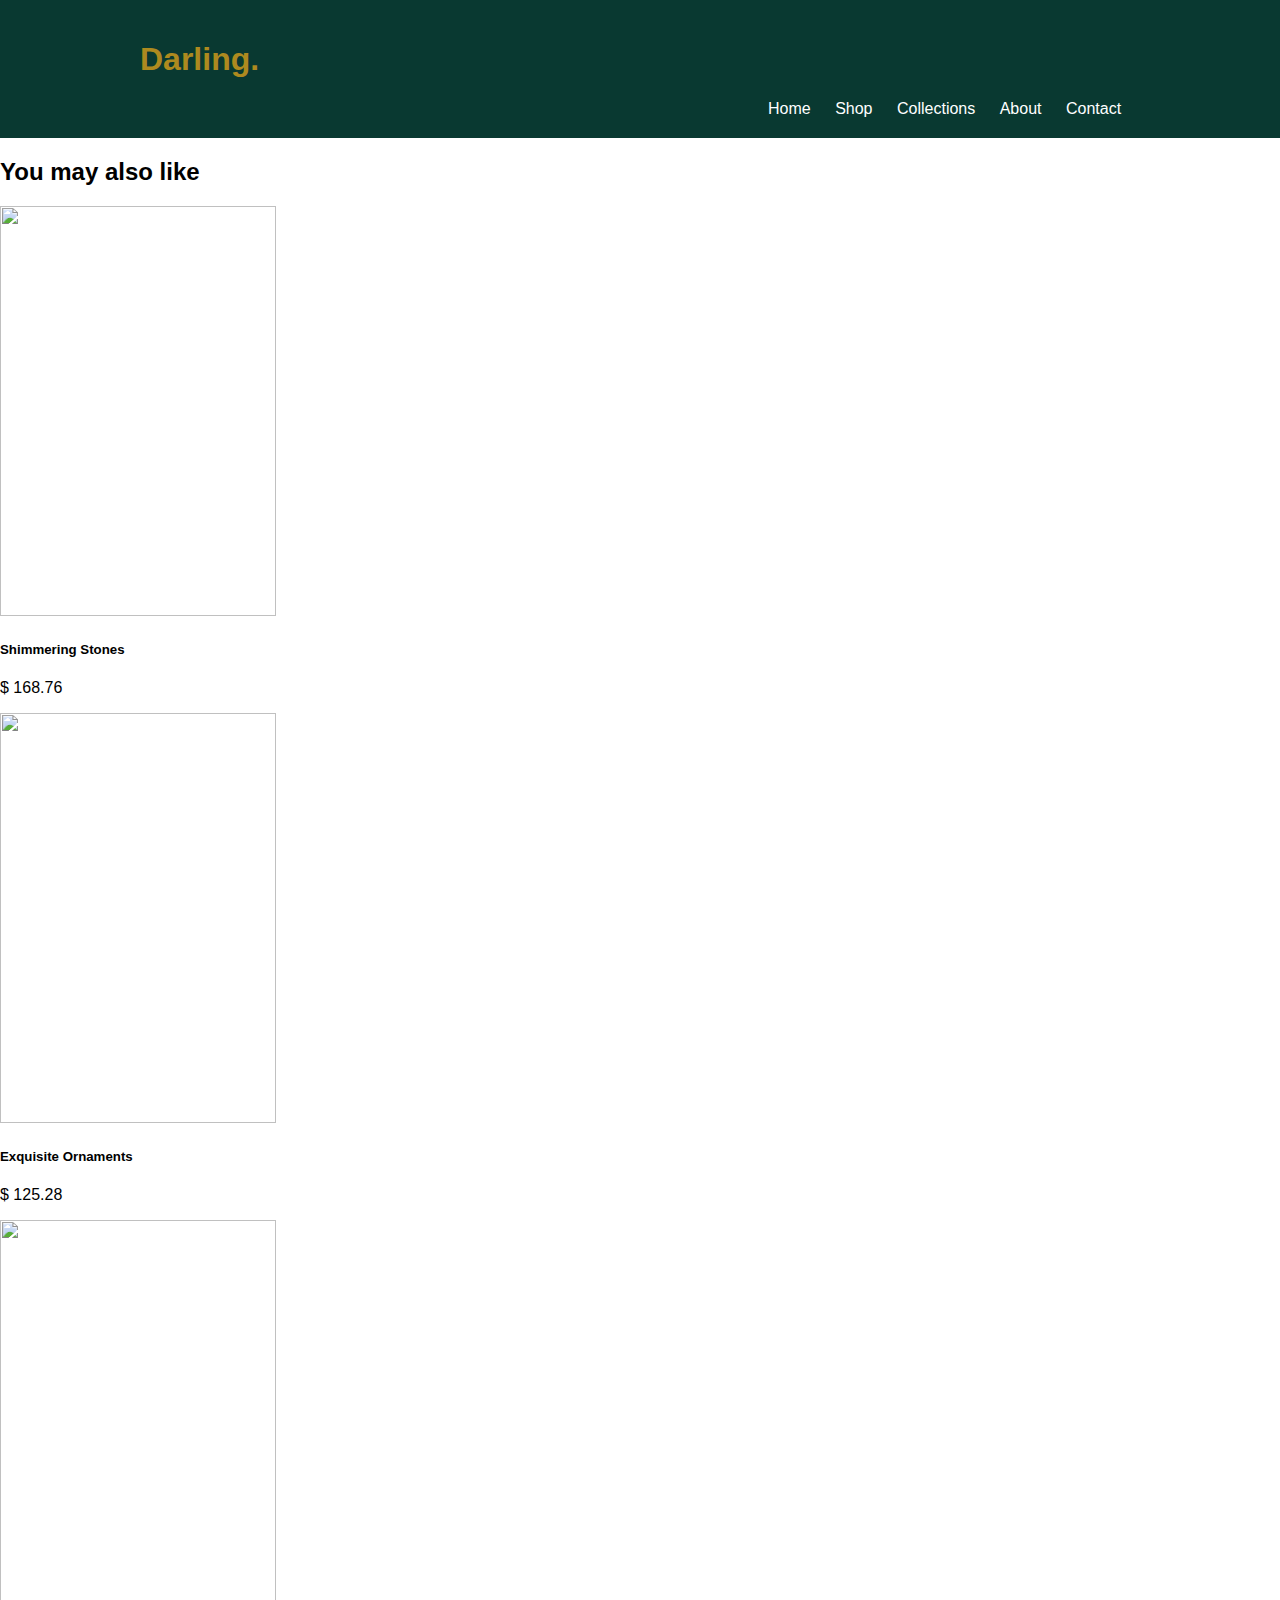
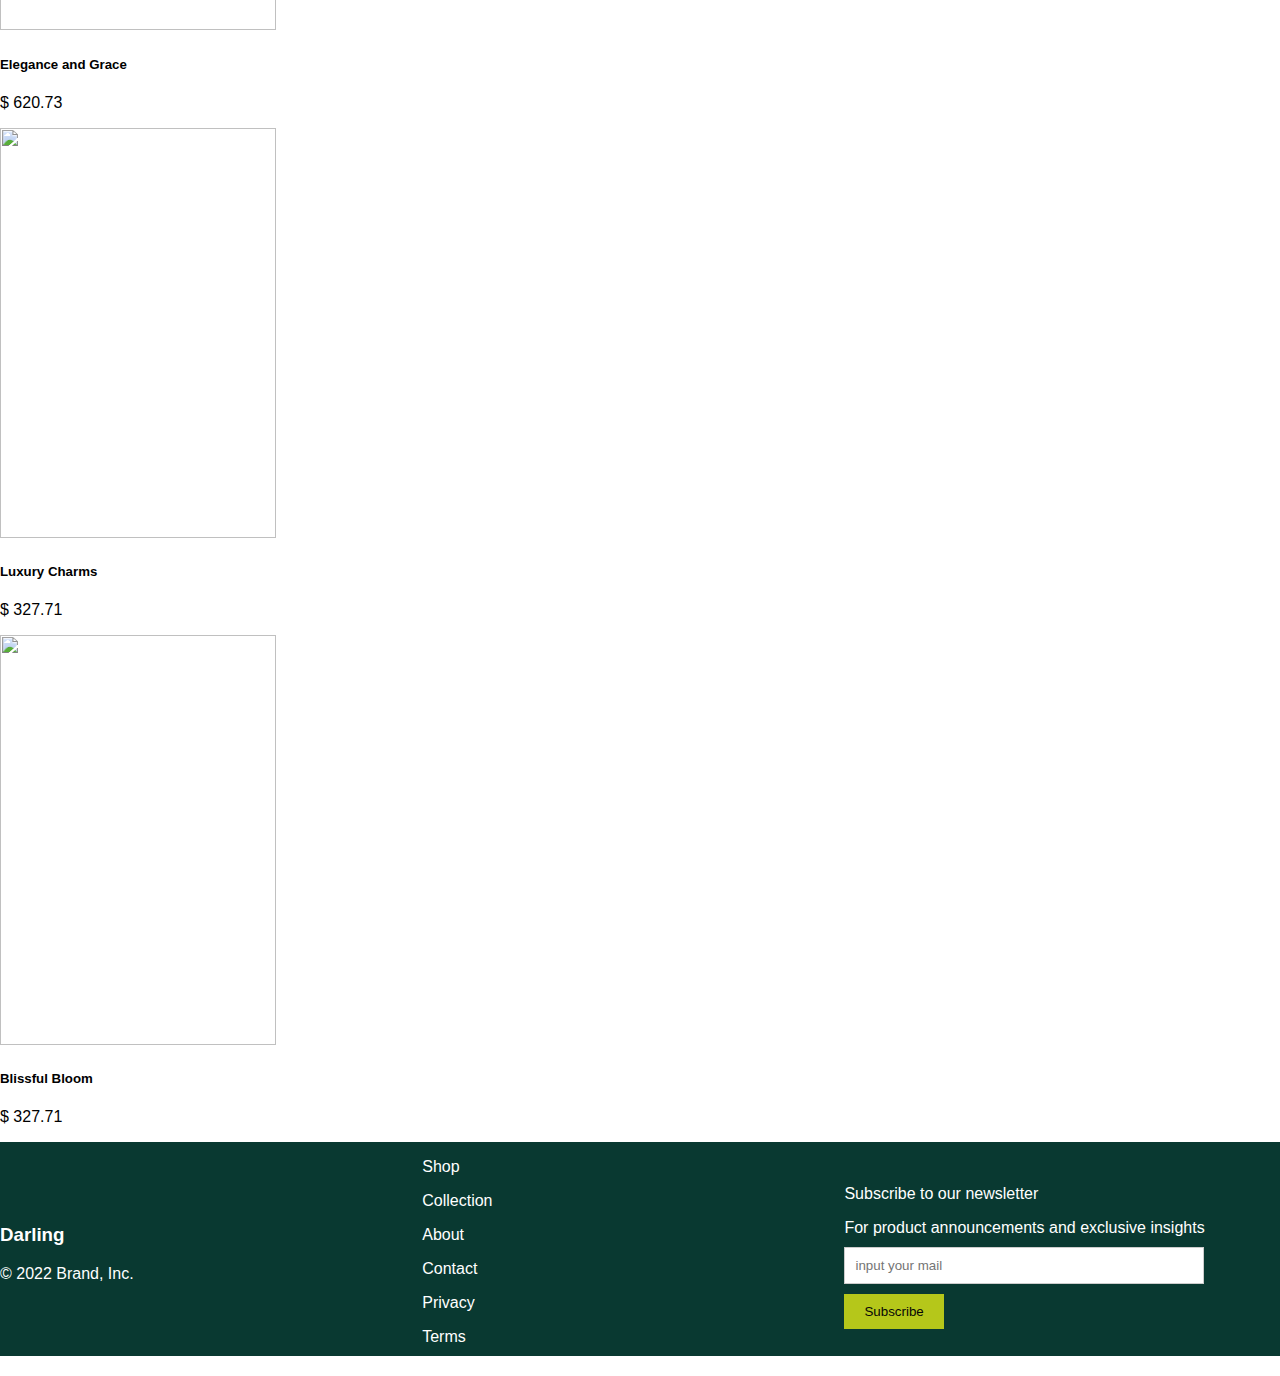
==== pages/add-payment-method.html @ 45e55b91 "CREACION PAGES" ====
<!DOCTYPE html>
<html lang="en">
<head>
  <meta charset="UTF-8">
  <meta name="viewport" content="width=device-width, initial-scale=1.0">
  <title>Checkout payment method</title>
  <link rel="stylesheet" href="/styles/payment-method.css">
</head>
<body>
  <header>
    <div class="container">
      <h1>Darling.</h1>
      <nav>
        <ul>
            <li><a href="#">Home</a></li>
            <li><a href="#">Shop</a></li> <u></u>
            <li><a href="#">Collections</a></li>
            <li><a href="#">About</a></li>
            <li><a href="#">Contact</a></li>
          <img src="/images/logos-payment-method/logo personita.png" alt="">
          <img src="/images/logos-payment-method/logo carrito.png" alt="">
        </ul>
        
      </nav>
    </div>
  </header>

 
            
        </nav>
            <div class="product-grid"> <!--iamgenes joyas-->
                <div class="TitleThree"><h2>You may also like</h2></div>
            
                <div class="producto">
                  <img src="/images/imagenes-payment-method/Shimmering Stones.jpg" alt="" width="276px" height="410px">
                  <h5>Shimmering Stones</h5>
                  <p>$ 168.76</p>
                </div>
                <div class="producto">
                    <img src="/images/imagenes-payment-method/Exquisite Ornaments.jpg" alt="" width="276px" height="410px">
                    <h5>Exquisite Ornaments</h5>
                    <p>$ 125.28</p>
                  </div>
                  <div class="producto">
                    <img src="/images/imagenes-payment-method/Elegance and Grace.jpg" alt="" width="276px" height="410px">
                    <h5>Elegance and Grace</h5>
                    <p>$ 620.73</p>
                  </div>
                  <div class="producto">
                    <img src="/images/imagenes-payment-method/Luxury Charms.jpg" alt="" width="276px" height="410px">
                    <h5>Luxury Charms</h5>
                    <p>$ 327.71</p>
                  </div>
                  <div class="producto">
                    <img src="/images/imagenes-payment-method/Blissful Bloom.jpg" alt="" width="276px" height="410px">
                    <h5>Blissful Bloom</h5>
                    <p>$ 327.71</p>
                  </div>





                  <footer>
                    <div class="partDos">
                      <div class="izq">
                        <h3>Darling</h3>
                        <p>© 2022 Brand, Inc.</p>
                      </div>
                      <div class="cen">
                        <p>Shop</p>
                        <p>Collection</p>
                        <p>About</p>
                        <p>Contact</p>
                        <p>Privacy</p>
                        <p>Terms</p>
                      </div>
                      <div class="der">
                        <p>Subscribe to our newsletter</p>
                        <p>For product announcements and exclusive insights</p>
                        <input type="text" placeholder="input your mail">
                        <button type="button">Subscribe</button>
                      </div>
                      <div>
                        <img src="/images/logos--listing-jhon/Logo twitter 2.png" alt="">
                        <img src="/images/logos--listing-jhon/Logo facebook 2.png" alt="">
                        <img src="/images/logos--listing-jhon/Logo linkedin 2.png" alt="">
                        <img src="/images/logos--listing-jhon/Logo youtube 2.png" alt="">
                      </div>
                    </footer>

                  

                
    </header>
    
</body>
</html>
---- styles/payment-method.css ----
body {
    font-family: sans-serif;
    margin: 0;
    padding: 0;
  }
  
  header {
    background-color: #093931;
    padding: 20px 0;
  }
  
  .container {
    max-width: 1000px;
    margin: 0 auto;
  }
  nav a {
   
    text-decoration: none;
    color:white;
  }
  
  h1 {
    text-align: left;
    color: #ad8a1f;
  }
  
  nav {
    text-align: right;
  }
  
  nav ul {
    list-style: none;
    margin: 0;
    padding: 0;

  }
  
  nav li {
    display: inline-block;
    margin: 0 10px;
    
  }
  
  nav a {
    text-align: none;
    color:white;
  }
  
  
/* Footer styling */
footer {
    background-color:  #093931;
  }
  
  .PartUno,
  .partDos {
    color: #fff;
    display: flex;
    justify-content: space-between;
    align-items: center;
    margin-bottom: 20px;
  }
  
  .izquierda,
  .derecha,
  .izq,
  .cen,
  .der {
    flex: 1;
  }
  
  footer p {
    margin-bottom: 10px;
  }
  
  footer input {
    padding: 10px;
    border: 1px solid #ccc;
    margin-bottom: 10px;
    width: 80%;
  }
  
  footer button {
    background-color: #d3e016da;
    color: #070706;
    padding: 10px 20px;
    border: none;
    cursor: pointer;
  }
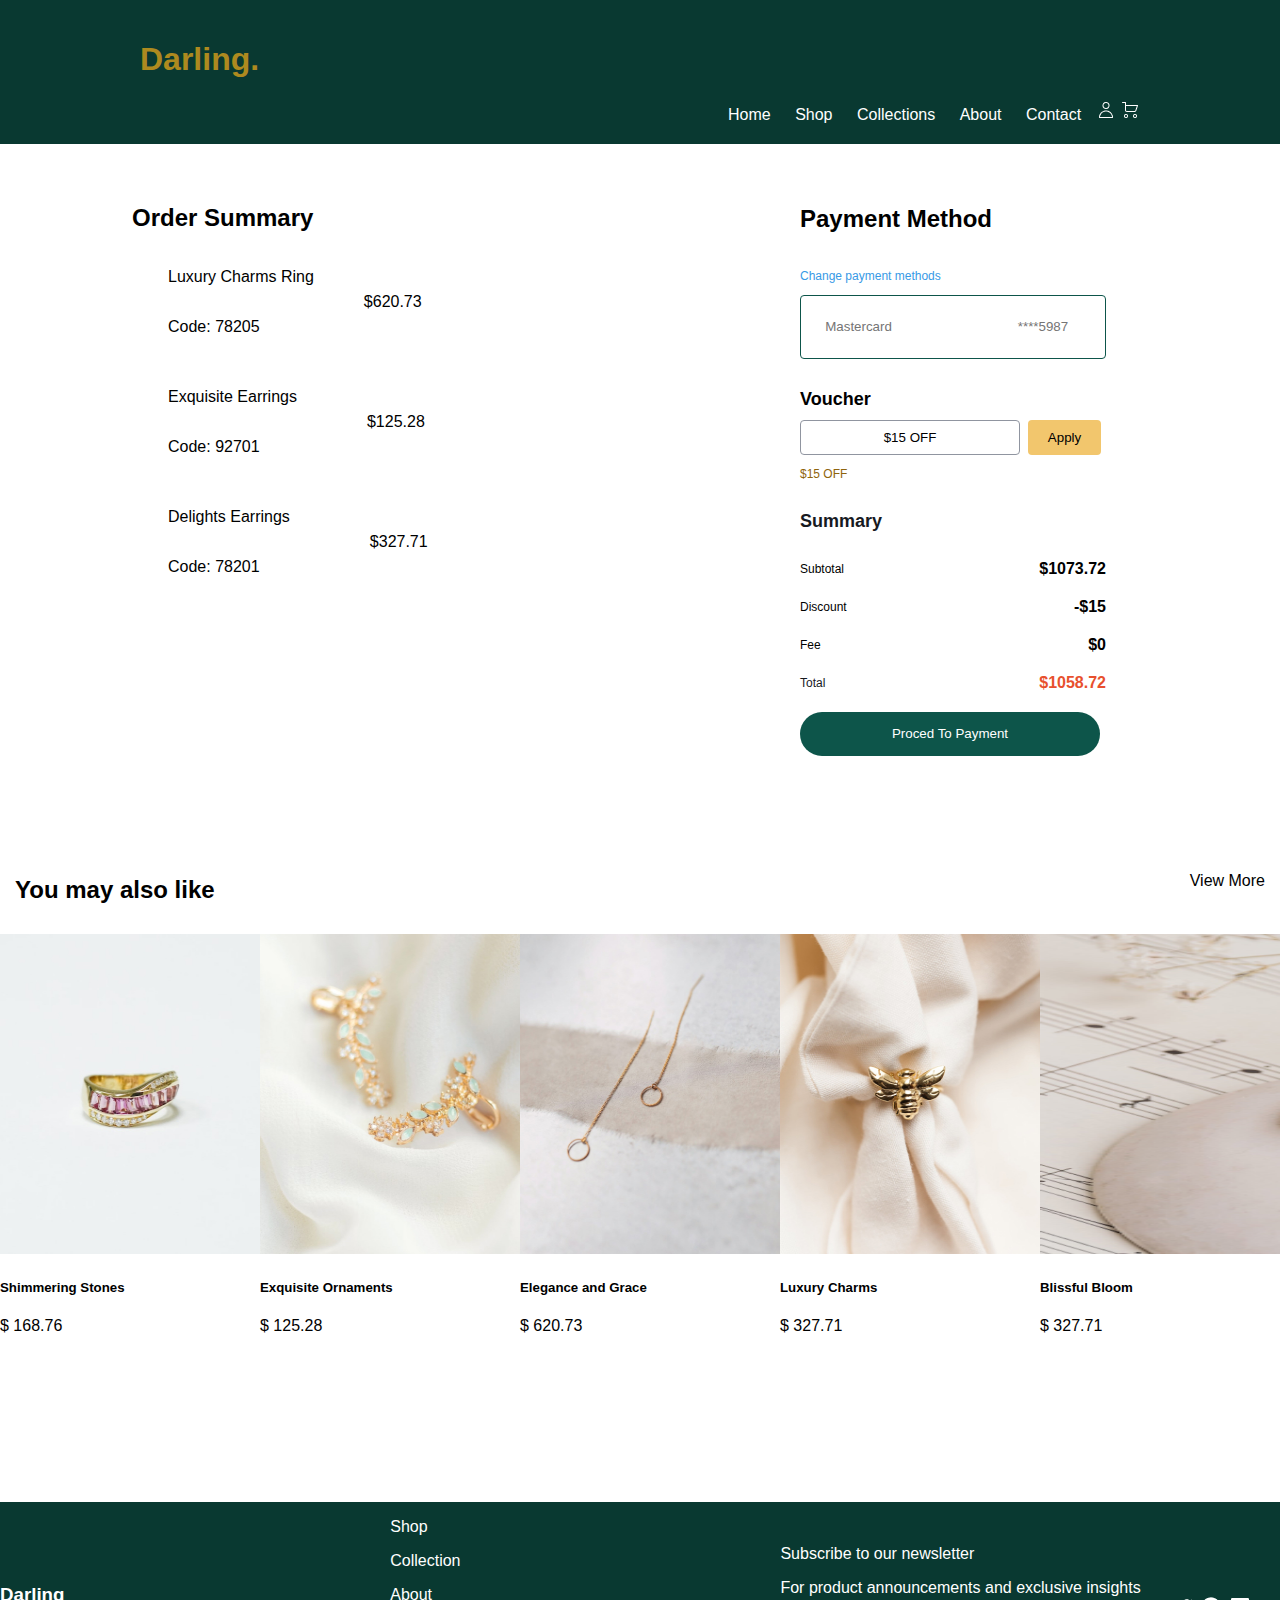
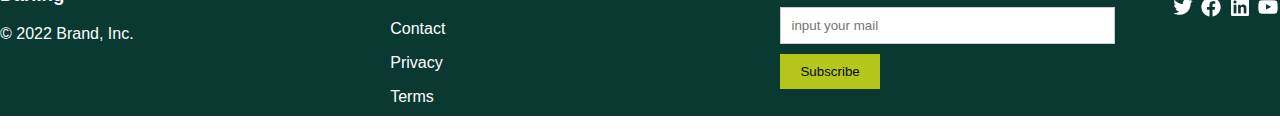
==== commit 8ae86e1b: "page add-method finished and redirection on all pages" ====
--- a/pages/add-payment-method.html
+++ b/pages/add-payment-method.html
@@ -1,5 +1,5 @@
 <!DOCTYPE html>
-<html lang="en">
+<html lang="es">
 <head>
   <meta charset="UTF-8">
   <meta name="viewport" content="width=device-width, initial-scale=1.0">
@@ -12,50 +12,127 @@
       <h1>Darling.</h1>
       <nav>
         <ul>
-            <li><a href="#">Home</a></li>
-            <li><a href="#">Shop</a></li> <u></u>
+            <li><a href="../index.html">Home</a></li>
+            <li><a href="product-listing.html">Shop</a></li> <u></u>
             <li><a href="#">Collections</a></li>
             <li><a href="#">About</a></li>
             <li><a href="#">Contact</a></li>
           <img src="/images/logos-payment-method/logo personita.png" alt="">
           <img src="/images/logos-payment-method/logo carrito.png" alt="">
         </ul>
-        
       </nav>
     </div>
   </header>
+
+  <div class="container_main">
+    <div class="container_main-left"> 
+      <p class="title-container-main-left">Order Summary</p>
+      <div class="container_main-left-one">
+        <img src="../images/imagenes-payment-method/Image.png" alt="">
+        <div class="container_main-left-one-text">
+          <p>Luxury Charms Ring</p>
+          <p>Code: 78205</p> 
+        </div>
+        <p>$620.73</p>
+        <img src="../images/logos-payment-method/create.png" alt="">
+      </div>
+      <div class="container_main-left-two">
+        <img src="../images/imagenes-payment-method/Image (1).png" alt="">
+        <div class="container_main-left-two-text">
+          <p>Exquisite Earrings</p>
+          <p>Code: 92701</p>
+        </div>
+        <p>$125.28</p>
+        <img src="../images/logos-payment-method/create.png" alt="">
+      </div>
+      <div class="container_main-left-three">
+        <img src="../images/imagenes-payment-method/Image (2).png" alt="">
+        <div class="container_main-left-three-text">
+          <p>Delights Earrings</p>
+          <p>Code: 78201</p>
+        </div>
+        <p>$327.71</p>
+        <img src="../images/logos-payment-method/create.png" alt="">
+      </div>
+    </div>
+    <div class="container_main-right">
+      <div class="container_main-right-title">
+        <p>Payment Method</p>
+      </div>
+      <div class="container_main-right-mastercard">
+        <p>Change payment methods</p>
+        <input type="text" placeholder="      Mastercard                                  ****5987"/>
+      </div>
+      <p class="container_main-right-voucher">Voucher</p>
+      <div class="container_main-right-descount">
+        <button class="container_main-right-descount-1">$15 OFF</button>
+        <button class="container_main-right-descount-2">Apply</button>
+      </div>
+      <p class="container_main-right-15OFF">$15 OFF</p>
+      <div class="container_main-right_Summary">
+        <div class="container_main-right_Summary-1">
+          <p>Summary</p>
+        </div>
+        <div class="container_main-right_Summary-2">
+          <p>Subtotal</p>
+          <strong>$1073.72</strong>
+        </div>
+        <div class="container_main-right_Summary-3">
+          <p class="">Discount </p>
+          <strong>-$15</strong>
+        </div>
+        <div class="container_main-right_Summary-4">
+          <p>Fee </p>
+          <strong>$0</strong>
+        </div>
+        <div class="container_main-right_Summary-5">
+          <p>Total</p>
+          <strong> $1058.72</strong>
+        </div>
+      </div>
+      <div class="container_main-right-button-procedtopayment">
+        <button type="submit">Proced To Payment</button>
+      </div>
+    </div>
+
+  </div>
 
  
             
         </nav>
             <div class="product-grid"> <!--iamgenes joyas-->
+              <div class="product-grid-nav">
                 <div class="TitleThree"><h2>You may also like</h2></div>
-            
+                <div class="Viewmore"><p>View More</p></div>
+              </div>
+              <div class="product-grid-line">
                 <div class="producto">
-                  <img src="/images/imagenes-payment-method/Shimmering Stones.jpg" alt="" width="276px" height="410px">
+                  <img src="/images/imagenes-payment-method/Shimmering Stones.jpg" alt="">
                   <h5>Shimmering Stones</h5>
                   <p>$ 168.76</p>
                 </div>
                 <div class="producto">
-                    <img src="/images/imagenes-payment-method/Exquisite Ornaments.jpg" alt="" width="276px" height="410px">
+                    <img src="/images/imagenes-payment-method/Exquisite Ornaments.jpg" alt="">
                     <h5>Exquisite Ornaments</h5>
                     <p>$ 125.28</p>
                   </div>
                   <div class="producto">
-                    <img src="/images/imagenes-payment-method/Elegance and Grace.jpg" alt="" width="276px" height="410px">
+                    <img src="/images/imagenes-payment-method/Elegance and Grace.jpg" alt="">
                     <h5>Elegance and Grace</h5>
                     <p>$ 620.73</p>
                   </div>
                   <div class="producto">
-                    <img src="/images/imagenes-payment-method/Luxury Charms.jpg" alt="" width="276px" height="410px">
+                    <img src="/images/imagenes-payment-method/Luxury Charms.jpg" alt="">
                     <h5>Luxury Charms</h5>
                     <p>$ 327.71</p>
                   </div>
                   <div class="producto">
-                    <img src="/images/imagenes-payment-method/Blissful Bloom.jpg" alt="" width="276px" height="410px">
+                    <img src="/images/imagenes-payment-method/Blissful Bloom.jpg" alt="">
                     <h5>Blissful Bloom</h5>
                     <p>$ 327.71</p>
                   </div>
+                </div>
+              </div>
 
 
 
@@ -89,10 +166,6 @@
                       </div>
                     </footer>
 
-                  
-
-                
-    </header>
     
 </body>
 </html>--- a/styles/payment-method.css
+++ b/styles/payment-method.css
@@ -25,7 +25,7 @@
   }
   
   nav {
-    text-align: right;
+    text-align: right; 
   }
   
   nav ul {
@@ -46,6 +46,231 @@
     color:white;
   }
   
+.container_main{
+  display: flex;
+}
+
+.container_main-left{
+  width: 800px;
+  display: flex;
+  flex-direction: column;
+  gap: 20px;
+  margin-top: 60px;
+
+}
+
+.title-container-main-left{
+  margin: 0px 0px 0px 132px;
+  font-size: 24px;
+  font-weight: 700;
+}
+
+.container_main-left img{
+  margin: 0px 36px 0px 132px;
+}
+
+.container_main-left-one{
+  display: flex;
+  align-items: center;
+ 
+}
+
+.container_main-left-two{
+  display: flex;
+  align-items: center;
+ 
+}
+
+.container_main-left-three{
+  display: flex;
+  align-items: center;
+}
+
+.container_main-left-one-text{
+  display: flex;
+  flex-direction: column;
+  margin: 0px 50px 0px 0px;
+}
+
+.container_main-left-two-text{
+  display: flex;
+  flex-direction: column;
+  margin: 0px 70px 0px 0px;
+}
+
+.container_main-left-three-text{
+  display: flex;
+  flex-direction: column;
+  margin: 0px 80px 0px 0px;
+}
+
+.container_main-right{
+  display: flex;
+  flex-direction: column;
+  margin: 37px 0px 0px 0px;
+}
+
+.container_main-right-title p{
+  font-size: 24px;
+  font-weight: 700;
+}
+
+.container_main-right-mastercard p{
+  font-weight: 400;
+  font-size: 12px;
+  color: #379AE6;
+}
+
+.container_main-right-mastercard input{ 
+  width: 300px;
+  height: 60px;
+  border: 1px solid #0D554A;
+  background-color: #FFFFFF;
+  border-radius: 4px;
+}
+
+.container_main-right-voucher{
+  margin: 30px 0px 0px 0px;
+  font-weight: 700;
+  font-size: 18px;
+}
+
+.container_main-right-descount{
+  display: flex;
+  margin: 10px 0px 0px 0px;
+  gap: 8px;
+}
+
+.container_main-right-descount-1{
+  width: 220px;
+  height: 35px;
+  border: 1px solid #9095A0;
+  border-radius: 4px;
+  background-color: #FFFFFF;
+}
+
+.container_main-right-descount-2{
+  width: 73px;
+  height: 35px;
+  border: none;
+  border-radius: 4px;
+  background-color: #F2C66D;
+  border-radius: 4px;
+}
+
+.container_main-right-15OFF{
+  font-weight: 400;
+  font-size: 12px;
+  color: #8F640C;
+}
+
+.container_main-right_Summary{
+  display: flex;
+  flex-direction: column;
+  margin: 0px;
+  padding: 0px;
+
+}
+
+.container_main-right_Summary-1 p{
+  font-size: 18px;
+  font-weight: 700;
+  color: #171A1F;
+}
+
+.container_main-right_Summary-2{
+  display: flex;
+  justify-content: space-between;
+  align-items: center;
+}
+
+.container_main-right_Summary-2 p{
+  font-size: 12px;
+  font-weight: 400;
+}
+
+.container_main-right_Summary-3{
+  display: flex;
+  justify-content: space-between;
+  align-items: center;
+}
+
+.container_main-right_Summary-3 p{
+  font-size: 12px;
+  font-weight: 400;
+}
+
+.container_main-right_Summary-4{
+  display: flex;
+  justify-content: space-between;
+  align-items: center;
+}
+
+.container_main-right_Summary-4 p{
+  font-size: 12px;
+  font-weight: 400;
+}
+
+.container_main-right_Summary-5{
+  display: flex;
+  justify-content: space-between;
+  align-items: center;
+}
+
+.container_main-right_Summary-5 p{
+  font-size: 12px;
+  font-weight: 400;
+  color: #171A1F;
+}
+
+.container_main-right_Summary-5 strong{
+  color: #E8502E;
+}
+
+.container_main-right-button-procedtopayment{
+  margin: 10px 0px 0px 0px;
+}
+
+.container_main-right-button-procedtopayment button{
+  width: 300px;
+  height: 44px;
+  border-radius: 22px;
+  background-color: #0D554A;
+  color: #FFFFFF;
+  border: none;
+}
+
+.product-grid-line{
+  display: flex;
+  justify-content: space-between;
+  
+}
+
+.producto{
+  width: 276px;
+  height: 410px;
+}
+
+.producto img{
+  width: 260px;
+  height: 320px;
+}
+
+.product-grid{
+  margin: 100px 0px 60px 0px;
+  height: 586px;
+  display: flex;
+  flex-direction: column;
+  gap: 10px;
+}
+
+.product-grid-nav{
+  display: flex;
+  justify-content: space-between;
+  align-items: space-evenly;
+  margin: 0px 15px 0px 15px;
+}
+
   
 /* Footer styling */
 footer {
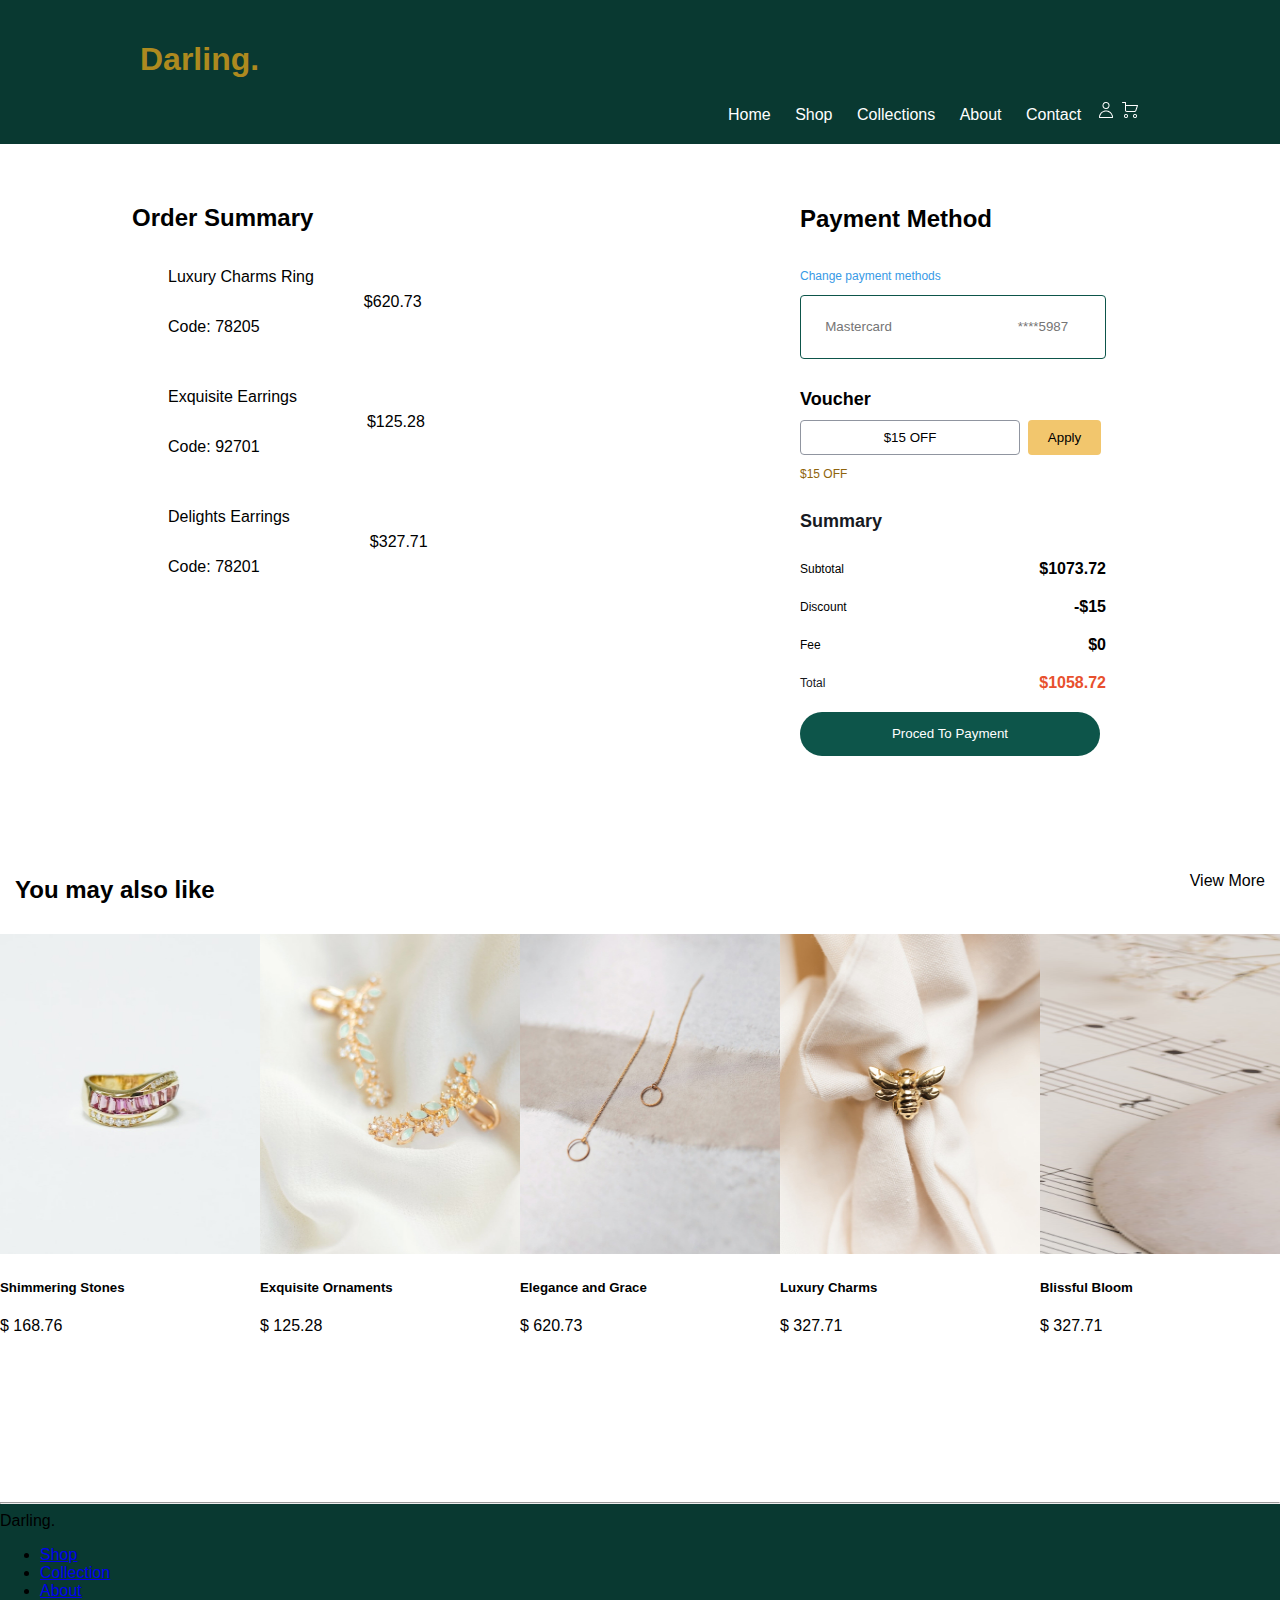
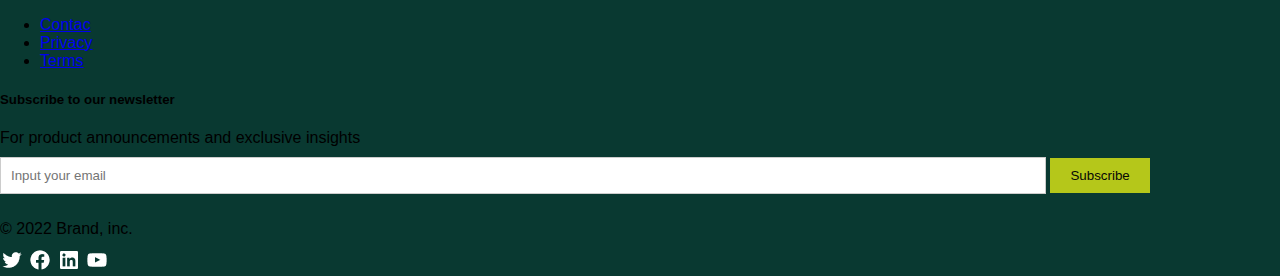
==== commit b0d8157e: "Organizando pages" ====
--- a/pages/add-payment-method.html
+++ b/pages/add-payment-method.html
@@ -1,22 +1,24 @@
 <!DOCTYPE html>
 <html lang="es">
+
 <head>
   <meta charset="UTF-8">
   <meta name="viewport" content="width=device-width, initial-scale=1.0">
   <title>Checkout payment method</title>
   <link rel="stylesheet" href="/styles/payment-method.css">
 </head>
+
 <body>
   <header>
     <div class="container">
       <h1>Darling.</h1>
       <nav>
         <ul>
-            <li><a href="../index.html">Home</a></li>
-            <li><a href="product-listing.html">Shop</a></li> <u></u>
-            <li><a href="#">Collections</a></li>
-            <li><a href="#">About</a></li>
-            <li><a href="#">Contact</a></li>
+          <li><a href="../index.html">Home</a></li>
+          <li><a href="product-listing.html">Shop</a></li> <u></u>
+          <li><a href="#">Collections</a></li>
+          <li><a href="#">About</a></li>
+          <li><a href="#">Contact</a></li>
           <img src="/images/logos-payment-method/logo personita.png" alt="">
           <img src="/images/logos-payment-method/logo carrito.png" alt="">
         </ul>
@@ -25,13 +27,13 @@
   </header>
 
   <div class="container_main">
-    <div class="container_main-left"> 
+    <div class="container_main-left">
       <p class="title-container-main-left">Order Summary</p>
       <div class="container_main-left-one">
         <img src="../images/imagenes-payment-method/Image.png" alt="">
         <div class="container_main-left-one-text">
           <p>Luxury Charms Ring</p>
-          <p>Code: 78205</p> 
+          <p>Code: 78205</p>
         </div>
         <p>$620.73</p>
         <img src="../images/logos-payment-method/create.png" alt="">
@@ -61,7 +63,7 @@
       </div>
       <div class="container_main-right-mastercard">
         <p>Change payment methods</p>
-        <input type="text" placeholder="      Mastercard                                  ****5987"/>
+        <input type="text" placeholder="      Mastercard                                  ****5987" />
       </div>
       <p class="container_main-right-voucher">Voucher</p>
       <div class="container_main-right-descount">
@@ -97,75 +99,97 @@
 
   </div>
 
- 
-            
-        </nav>
-            <div class="product-grid"> <!--iamgenes joyas-->
-              <div class="product-grid-nav">
-                <div class="TitleThree"><h2>You may also like</h2></div>
-                <div class="Viewmore"><p>View More</p></div>
-              </div>
-              <div class="product-grid-line">
-                <div class="producto">
-                  <img src="/images/imagenes-payment-method/Shimmering Stones.jpg" alt="">
-                  <h5>Shimmering Stones</h5>
-                  <p>$ 168.76</p>
-                </div>
-                <div class="producto">
-                    <img src="/images/imagenes-payment-method/Exquisite Ornaments.jpg" alt="">
-                    <h5>Exquisite Ornaments</h5>
-                    <p>$ 125.28</p>
-                  </div>
-                  <div class="producto">
-                    <img src="/images/imagenes-payment-method/Elegance and Grace.jpg" alt="">
-                    <h5>Elegance and Grace</h5>
-                    <p>$ 620.73</p>
-                  </div>
-                  <div class="producto">
-                    <img src="/images/imagenes-payment-method/Luxury Charms.jpg" alt="">
-                    <h5>Luxury Charms</h5>
-                    <p>$ 327.71</p>
-                  </div>
-                  <div class="producto">
-                    <img src="/images/imagenes-payment-method/Blissful Bloom.jpg" alt="">
-                    <h5>Blissful Bloom</h5>
-                    <p>$ 327.71</p>
-                  </div>
-                </div>
-              </div>
+
+
+  </nav>
+  <div class="product-grid"> <!--iamgenes joyas-->
+    <div class="product-grid-nav">
+      <div class="TitleThree">
+        <h2>You may also like</h2>
+      </div>
+      <div class="Viewmore">
+        <p>View More</p>
+      </div>
+    </div>
+    <div class="product-grid-line">
+      <div class="producto">
+        <img src="/images/imagenes-payment-method/Shimmering Stones.jpg" alt="">
+        <h5>Shimmering Stones</h5>
+        <p>$ 168.76</p>
+      </div>
+      <div class="producto">
+        <img src="/images/imagenes-payment-method/Exquisite Ornaments.jpg" alt="">
+        <h5>Exquisite Ornaments</h5>
+        <p>$ 125.28</p>
+      </div>
+      <div class="producto">
+        <img src="/images/imagenes-payment-method/Elegance and Grace.jpg" alt="">
+        <h5>Elegance and Grace</h5>
+        <p>$ 620.73</p>
+      </div>
+      <div class="producto">
+        <img src="/images/imagenes-payment-method/Luxury Charms.jpg" alt="">
+        <h5>Luxury Charms</h5>
+        <p>$ 327.71</p>
+      </div>
+      <div class="producto">
+        <img src="/images/imagenes-payment-method/Blissful Bloom.jpg" alt="">
+        <h5>Blissful Bloom</h5>
+        <p>$ 327.71</p>
+      </div>
+    </div>
+  </div>
 
 
 
 
 
-                  <footer>
-                    <div class="partDos">
-                      <div class="izq">
-                        <h3>Darling</h3>
-                        <p>© 2022 Brand, Inc.</p>
-                      </div>
-                      <div class="cen">
-                        <p>Shop</p>
-                        <p>Collection</p>
-                        <p>About</p>
-                        <p>Contact</p>
-                        <p>Privacy</p>
-                        <p>Terms</p>
-                      </div>
-                      <div class="der">
-                        <p>Subscribe to our newsletter</p>
-                        <p>For product announcements and exclusive insights</p>
-                        <input type="text" placeholder="input your mail">
-                        <button type="button">Subscribe</button>
-                      </div>
-                      <div>
-                        <img src="/images/logos--listing-jhon/Logo twitter 2.png" alt="">
-                        <img src="/images/logos--listing-jhon/Logo facebook 2.png" alt="">
-                        <img src="/images/logos--listing-jhon/Logo linkedin 2.png" alt="">
-                        <img src="/images/logos--listing-jhon/Logo youtube 2.png" alt="">
-                      </div>
-                    </footer>
+  <footer>
+    <hr>
 
-    
+    <div class="footer_section2">
+      <div class="footer_section2-flex">
+        <div>
+          <span>Darling.</span>
+        </div>
+        <div class="footer_section2-list1">
+          <ul>
+            <li><a href="#">Shop</a></li>
+            <li><a href="#">Collection</a></li>
+            <li><a href="#">About</a></li>
+          </ul>
+        </div>
+        <div class="footer_section2-list2">
+          <ul>
+            <li><a href="#">Contac</a></li>
+            <li><a href="#">Privacy</a></li>
+            <li><a href="#">Terms</a></li>
+          </ul>
+        </div>
+        <div class="footer_section2-form">
+          <h5>Subscribe to our newsletter</h5>
+          <p>For product announcements and exclusive insights</p>
+          <form action="">
+            <input type="email" placeholder="Input your email">
+            <button type="submit">Subscribe</button>
+          </form>
+        </div>
+      </div>
+      <div class="footer_section2_finally">
+        <div class="footer_section2_finally-p">
+          <p>&copy; 2022 Brand, inc.</p>
+        </div>
+        <div class="footer_section2_finally-social_networks">
+          <img src="../images/imgs-details-product/Logo twitter 5.png" alt="">
+          <img src="../images/imgs-details-product/Logo facebook 5.png" alt="">
+          <img src="../images/imgs-details-product/Logo linkedin 5.png" alt="">
+          <img src="../images/imgs-details-product/Logo youtube 5.png" alt="">
+        </div>
+      </div>
+    </div>
+    </div>
+  </footer>
+
 </body>
+
 </html>